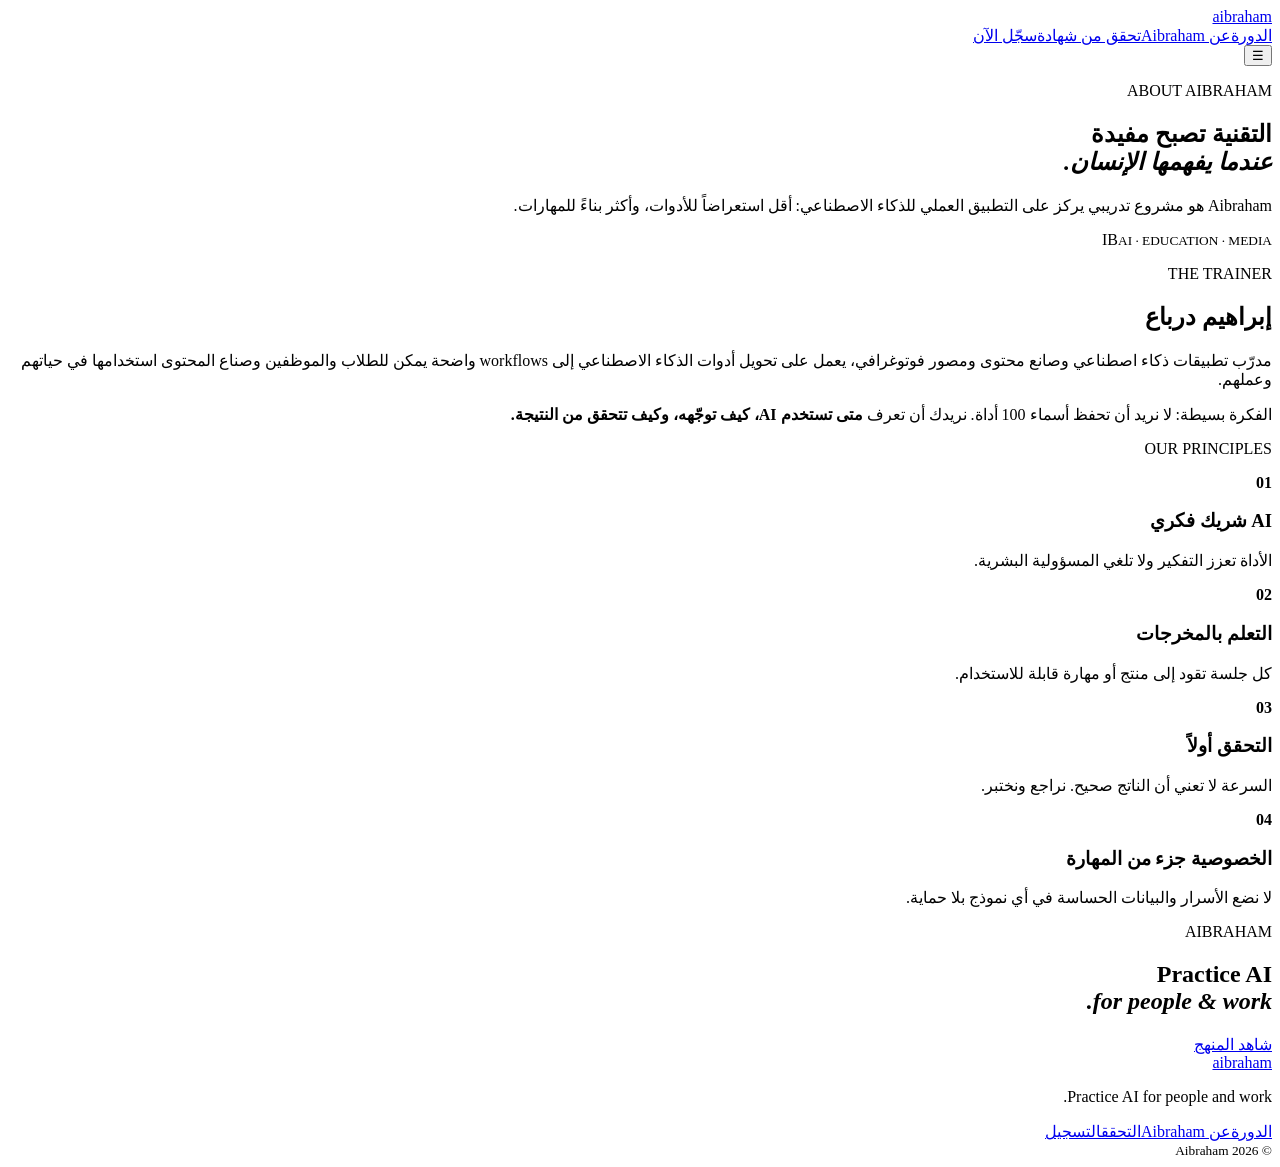
==== about.html @ 42ac44e8 "Build Aibraham training website" ====
<!doctype html><html lang="ar" dir="rtl"><head><meta charset="utf-8"><meta name="viewport" content="width=device-width,initial-scale=1"><meta name="description" content="عن Aibraham وإبراهيم درباع."><title>عن Aibraham</title><link rel="stylesheet" href="styles.css"></head><body><header class="nav"><a class="brand" href="index.html"><span class="brand-mark">ai</span><span>braham</span></a><nav><a href="course.html">الدورة</a><a class="active" href="about.html">عن Aibraham</a><a href="verify.html">تحقق من شهادة</a><a class="nav-cta" href="register.html">سجّل الآن</a></nav><button class="menu" aria-label="فتح القائمة">☰</button></header><main><section class="page-hero wrap about-hero"><p class="kicker">ABOUT AIBRAHAM</p><h1>التقنية تصبح مفيدة<br><em>عندما يفهمها الإنسان.</em></h1><p>Aibraham هو مشروع تدريبي يركز على التطبيق العملي للذكاء الاصطناعي: أقل استعراضاً للأدوات، وأكثر بناءً للمهارات.</p></section><section class="bio wrap"><div class="portrait"><span>IB</span><small>AI · EDUCATION · MEDIA</small></div><div><p class="section-note">THE TRAINER</p><h2>إبراهيم درباع</h2><p>مدرّب تطبيقات ذكاء اصطناعي وصانع محتوى ومصور فوتوغرافي، يعمل على تحويل أدوات الذكاء الاصطناعي إلى workflows واضحة يمكن للطلاب والموظفين وصناع المحتوى استخدامها في حياتهم وعملهم.</p><p>الفكرة بسيطة: لا نريد أن تحفظ أسماء 100 أداة. نريدك أن تعرف <strong>متى تستخدم AI، كيف توجّهه، وكيف تتحقق من النتيجة.</strong></p></div></section><section class="principles wrap"><p class="section-note">OUR PRINCIPLES</p><div class="principle-grid"><article><b>01</b><h3>AI شريك فكري</h3><p>الأداة تعزز التفكير ولا تلغي المسؤولية البشرية.</p></article><article><b>02</b><h3>التعلم بالمخرجات</h3><p>كل جلسة تقود إلى منتج أو مهارة قابلة للاستخدام.</p></article><article><b>03</b><h3>التحقق أولاً</h3><p>السرعة لا تعني أن الناتج صحيح. نراجع ونختبر.</p></article><article><b>04</b><h3>الخصوصية جزء من المهارة</h3><p>لا نضع الأسرار والبيانات الحساسة في أي نموذج بلا حماية.</p></article></div></section><section class="final-cta"><div class="wrap"><p class="section-note">AIBRAHAM</p><h2>Practice AI<br><em>for people & work.</em></h2><a class="btn light" href="course.html">شاهد المنهج</a></div></section></main><footer class="footer wrap"><div><a class="brand" href="index.html"><span class="brand-mark">ai</span><span>braham</span></a><p>Practice AI for people and work.</p></div><div class="footer-links"><a href="course.html">الدورة</a><a href="about.html">عن Aibraham</a><a href="verify.html">التحقق</a><a href="register.html">التسجيل</a></div><small>© 2026 Aibraham</small></footer><script src="script.js"></script></body></html>
---- styles.css ----
":"
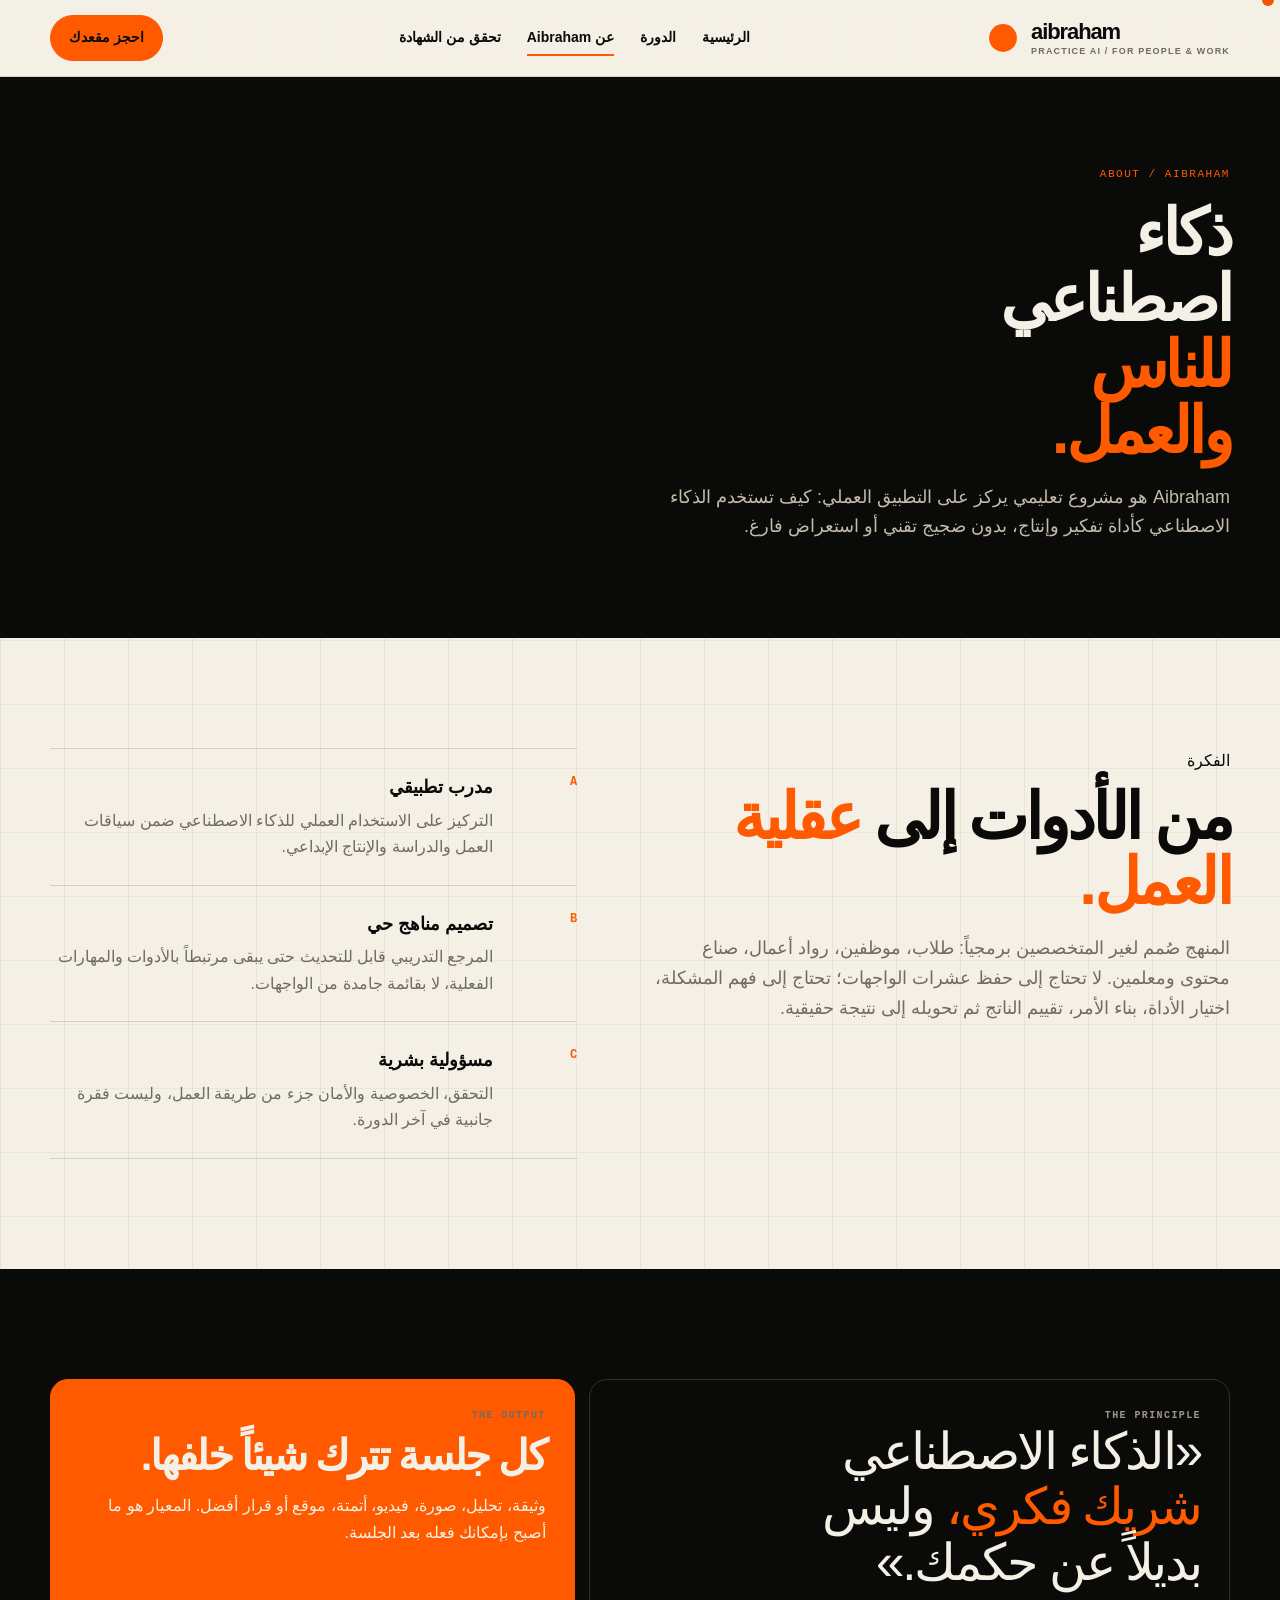
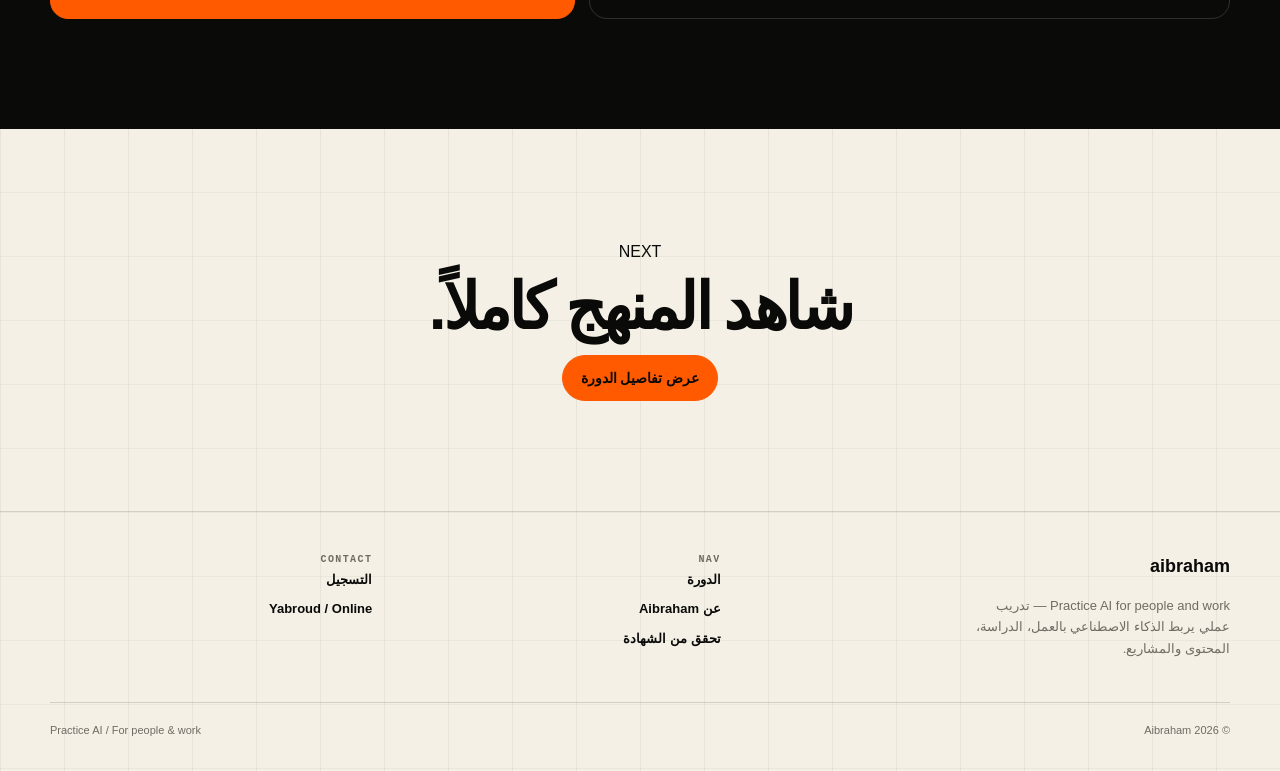
==== commit 6f79d8de: "Evolve Aibraham visual identity and UX" ====
--- a/about.html
+++ b/about.html
@@ -1 +1,4 @@
-<!doctype html><html lang="ar" dir="rtl"><head><meta charset="utf-8"><meta name="viewport" content="width=device-width,initial-scale=1"><meta name="description" content="عن Aibraham وإبراهيم درباع."><title>عن Aibraham</title><link rel="stylesheet" href="styles.css"></head><body><header class="nav"><a class="brand" href="index.html"><span class="brand-mark">ai</span><span>braham</span></a><nav><a href="course.html">الدورة</a><a class="active" href="about.html">عن Aibraham</a><a href="verify.html">تحقق من شهادة</a><a class="nav-cta" href="register.html">سجّل الآن</a></nav><button class="menu" aria-label="فتح القائمة">☰</button></header><main><section class="page-hero wrap about-hero"><p class="kicker">ABOUT AIBRAHAM</p><h1>التقنية تصبح مفيدة<br><em>عندما يفهمها الإنسان.</em></h1><p>Aibraham هو مشروع تدريبي يركز على التطبيق العملي للذكاء الاصطناعي: أقل استعراضاً للأدوات، وأكثر بناءً للمهارات.</p></section><section class="bio wrap"><div class="portrait"><span>IB</span><small>AI · EDUCATION · MEDIA</small></div><div><p class="section-note">THE TRAINER</p><h2>إبراهيم درباع</h2><p>مدرّب تطبيقات ذكاء اصطناعي وصانع محتوى ومصور فوتوغرافي، يعمل على تحويل أدوات الذكاء الاصطناعي إلى workflows واضحة يمكن للطلاب والموظفين وصناع المحتوى استخدامها في حياتهم وعملهم.</p><p>الفكرة بسيطة: لا نريد أن تحفظ أسماء 100 أداة. نريدك أن تعرف <strong>متى تستخدم AI، كيف توجّهه، وكيف تتحقق من النتيجة.</strong></p></div></section><section class="principles wrap"><p class="section-note">OUR PRINCIPLES</p><div class="principle-grid"><article><b>01</b><h3>AI شريك فكري</h3><p>الأداة تعزز التفكير ولا تلغي المسؤولية البشرية.</p></article><article><b>02</b><h3>التعلم بالمخرجات</h3><p>كل جلسة تقود إلى منتج أو مهارة قابلة للاستخدام.</p></article><article><b>03</b><h3>التحقق أولاً</h3><p>السرعة لا تعني أن الناتج صحيح. نراجع ونختبر.</p></article><article><b>04</b><h3>الخصوصية جزء من المهارة</h3><p>لا نضع الأسرار والبيانات الحساسة في أي نموذج بلا حماية.</p></article></div></section><section class="final-cta"><div class="wrap"><p class="section-note">AIBRAHAM</p><h2>Practice AI<br><em>for people & work.</em></h2><a class="btn light" href="course.html">شاهد المنهج</a></div></section></main><footer class="footer wrap"><div><a class="brand" href="index.html"><span class="brand-mark">ai</span><span>braham</span></a><p>Practice AI for people and work.</p></div><div class="footer-links"><a href="course.html">الدورة</a><a href="about.html">عن Aibraham</a><a href="verify.html">التحقق</a><a href="register.html">التسجيل</a></div><small>© 2026 Aibraham</small></footer><script src="script.js"></script></body></html>+<!doctype html><html lang="ar" dir="rtl"><head><meta charset="utf-8"><meta name="viewport" content="width=device-width, initial-scale=1"><title>عن Aibraham</title><meta name="description" content="Aibraham — Practice AI for people and work"><link rel="stylesheet" href="styles.css"><link rel="icon" href="assets/aibraham-mark.svg"></head><body class="page grid-bg"><a class="skip" href="#main">تجاوز إلى المحتوى</a><div class="cursor-dot"></div><header class="site-header"><div class="container nav"><a class="brand" href="index.html"><img class="brand-mark" src="assets/aibraham-mark.svg" alt="Aibraham"><span class="brand-word"><span class="brand-name">aibraham</span><span class="brand-sub">practice ai / for people &amp; work</span></span></a><nav class="nav-links"><a href='index.html'>الرئيسية</a><a href='course.html'>الدورة</a><a aria-current="page" href='about.html'>عن Aibraham</a><a href='verify.html'>تحقق من الشهادة</a></nav><div class="nav-actions"><a class="btn btn-primary" href="register.html">احجز مقعدك</a><button class="menu-btn" aria-label="فتح القائمة"><span></span></button></div></div></header><main id="main"><section class="page-hero dark-grid"><div class="container"><div class="rail">ABOUT / AIBRAHAM</div><h1 class="section-title reveal">ذكاء اصطناعي <span style="color:var(--orange)">للناس والعمل.</span></h1><p class="reveal">Aibraham هو مشروع تعليمي يركز على التطبيق العملي: كيف تستخدم الذكاء الاصطناعي كأداة تفكير وإنتاج، بدون ضجيج تقني أو استعراض فارغ.</p></div></section>
+<section class="section"><div class="container split"><div class="section-header reveal"><div class="eyebrow">الفكرة</div><h2 class="section-title">من الأدوات إلى <span style="color:var(--orange)">عقلية العمل.</span></h2><p class="section-copy">المنهج صُمم لغير المتخصصين برمجياً: طلاب، موظفين، رواد أعمال، صناع محتوى ومعلمين. لا تحتاج إلى حفظ عشرات الواجهات؛ تحتاج إلى فهم المشكلة، اختيار الأداة، بناء الأمر، تقييم الناتج ثم تحويله إلى نتيجة حقيقية.</p></div><div class="rule-list reveal"><div class="rule"><div class="rule-index">A</div><div><div class="rule-title">مدرب تطبيقي</div><div class="rule-copy">التركيز على الاستخدام العملي للذكاء الاصطناعي ضمن سياقات العمل والدراسة والإنتاج الإبداعي.</div></div></div><div class="rule"><div class="rule-index">B</div><div><div class="rule-title">تصميم مناهج حي</div><div class="rule-copy">المرجع التدريبي قابل للتحديث حتى يبقى مرتبطاً بالأدوات والمهارات الفعلية، لا بقائمة جامدة من الواجهات.</div></div></div><div class="rule"><div class="rule-index">C</div><div><div class="rule-title">مسؤولية بشرية</div><div class="rule-copy">التحقق، الخصوصية والأمان جزء من طريقة العمل، وليست فقرة جانبية في آخر الدورة.</div></div></div></div></div></section>
+<section class="section section-dark dark-grid"><div class="container proof"><div class="proof-card dark" style="background:transparent;border-color:rgba(244,240,230,.16)"><div class="mini-label" style="color:#9f9688">THE PRINCIPLE</div><p class="quote">«الذكاء الاصطناعي <span class="quote-mark">شريك فكري،</span> وليس بديلاً عن حكمك.»</p></div><div class="proof-card reveal" style="background:var(--orange);border-color:var(--orange)"><div class="mini-label">THE OUTPUT</div><h3 class="section-title" style="font-size:42px">كل جلسة تترك شيئاً خلفها.</h3><p>وثيقة، تحليل، صورة، فيديو، أتمتة، موقع أو قرار أفضل. المعيار هو ما أصبح بإمكانك فعله بعد الجلسة.</p></div></div></section>
+<section class="section"><div class="container center reveal"><div class="eyebrow">NEXT</div><h2 class="section-title">شاهد المنهج كاملاً.</h2><a class="btn btn-primary" href="course.html">عرض تفاصيل الدورة</a></div></section></main><footer class="footer"><div class="container"><div class="footer-grid"><div><div class="footer-title">aibraham</div><p class="footer-copy">Practice AI for people and work — تدريب عملي يربط الذكاء الاصطناعي بالعمل، الدراسة، المحتوى والمشاريع.</p></div><div><div class="mini-label">NAV</div><div class="footer-links"><a href="course.html">الدورة</a><a href="about.html">عن Aibraham</a><a href="verify.html">تحقق من الشهادة</a></div></div><div><div class="mini-label">CONTACT</div><div class="footer-links"><a href="register.html">التسجيل</a><span>Yabroud / Online</span></div></div></div><div class="footer-bottom"><span>© 2026 Aibraham</span><span>Practice AI / For people &amp; work</span></div></div></footer><script src="script.js"></script></body></html>
--- a/styles.css
+++ b/styles.css
@@ -1 +1,24 @@
-":"+ :root{--ink:#0a0a09;--paper:#f4f0e6;--paper-2:#ebe5d8;--orange:#ff5a00;--line:rgba(10,10,9,.14);--muted:#706b63;--white:#fffdf8;--r:18px;--shadow:0 20px 50px rgba(10,10,9,.10)}
+*{box-sizing:border-box}html{scroll-behavior:smooth}body{margin:0;background:var(--paper);color:var(--ink);font-family:"Noto Sans Arabic","IBM Plex Sans Arabic",Tahoma,Arial,sans-serif;line-height:1.65;text-rendering:optimizeLegibility}body.nav-open{overflow:hidden}a{color:inherit;text-decoration:none}button,input{font:inherit}img{max-width:100%;display:block}
+.skip{position:fixed;inset-inline-start:16px;top:12px;transform:translateY(-140%);padding:10px 14px;background:var(--orange);color:var(--ink);z-index:1000;border-radius:10px;font-weight:800}.skip:focus{transform:none}
+.page{min-height:100vh}.container{width:min(1180px,calc(100% - 40px));margin-inline:auto}.grid-bg{background-image:linear-gradient(to right,rgba(10,10,9,.055) 1px,transparent 1px),linear-gradient(to bottom,rgba(10,10,9,.045) 1px,transparent 1px);background-size:64px 64px}.dark-grid{background-image:linear-gradient(to right,rgba(244,240,230,.065) 1px,transparent 1px),linear-gradient(to bottom,rgba(244,240,230,.045) 1px,transparent 1px);background-size:64px 64px}
+.site-header{position:sticky;top:0;z-index:100;border-bottom:1px solid var(--line);background:rgba(244,240,230,.92);backdrop-filter:blur(18px)}.nav{height:76px;display:flex;align-items:center;justify-content:space-between;gap:24px}.brand{display:inline-flex;align-items:center;gap:11px;direction:ltr}.brand-mark{width:34px;height:34px;object-fit:contain}.brand-word{display:flex;flex-direction:column;line-height:1;gap:4px}.brand-name{font-weight:900;letter-spacing:-.05em;font-size:22px}.brand-sub{font-size:9px;letter-spacing:.13em;text-transform:uppercase;color:var(--muted);font-weight:800}
+.nav-links{display:flex;align-items:center;gap:26px;font-size:14px;font-weight:800}.nav-links a{position:relative;padding:7px 0}.nav-links a::after{content:"";position:absolute;inset-inline:0;bottom:1px;height:2px;background:var(--orange);transform:scaleX(0);transform-origin:right;transition:transform .25s ease}.nav-links a:hover::after,.nav-links a[aria-current="page"]::after{transform:scaleX(1);transform-origin:left}.nav-actions{display:flex;align-items:center;gap:10px}
+.btn{display:inline-flex;align-items:center;justify-content:center;gap:9px;min-height:46px;padding:0 18px;border:1px solid var(--ink);border-radius:999px;font-weight:900;font-size:14px;transition:transform .2s ease,box-shadow .2s ease,background .2s ease}.btn:hover{transform:translateY(-2px);box-shadow:0 8px 18px rgba(10,10,9,.11)}.btn:active{transform:translateY(0) scale(.98)}.btn-primary{background:var(--orange);border-color:var(--orange)}.btn-dark{background:var(--ink);color:var(--paper)}.btn-light{background:transparent}
+.menu-btn{display:none;width:44px;height:44px;border:1px solid var(--ink);border-radius:50%;background:transparent;align-items:center;justify-content:center}.menu-btn span,.menu-btn::before,.menu-btn::after{content:"";width:17px;height:2px;background:var(--ink);display:block;position:absolute}.menu-btn{position:relative}.menu-btn span{transition:transform .2s}.menu-btn::before{transform:translateY(-6px)}.menu-btn::after{transform:translateY(6px)}
+.hero{background:var(--ink);color:var(--paper);position:relative;overflow:hidden}.hero .container{min-height:calc(100dvh - 76px);display:grid;grid-template-columns:1.15fr .85fr;align-items:stretch}.hero-copy{display:flex;flex-direction:column;justify-content:center;padding:76px 0 70px;position:relative;z-index:2}.hero-kicker{color:var(--orange);margin-bottom:22px}.hero-title{font-size:clamp(48px,7vw,92px);line-height:.98;letter-spacing:-.07em;margin:0;max-width:9.5ch}.hero-title em{font-style:normal;color:var(--orange)}.hero-lead{font-size:clamp(16px,1.6vw,21px);line-height:1.6;max-width:34ch;margin:28px 0 28px;color:#d9d2c7}.hero-meta{display:flex;gap:10px;flex-wrap:wrap;margin-top:8px}.meta-chip{padding:8px 12px;border:1px solid rgba(244,240,230,.18);border-radius:999px;font-size:12px;font-weight:800;color:#eae3d6}.hero-actions{display:flex;gap:10px;flex-wrap:wrap}
+.hero-orbit{position:relative;display:grid;place-items:center;min-height:540px}.orbit-ring{width:min(440px,72%);aspect-ratio:1;border:1px solid rgba(244,240,230,.17);border-radius:50%;position:relative;transform:rotate(-10deg)}.orbit-ring::before,.orbit-ring::after{content:"";position:absolute;border-radius:50%;border:1px solid rgba(244,240,230,.10);inset:11%}.orbit-ring::after{inset:23%}.orbit-core{width:92px;height:92px;border-radius:50%;background:var(--orange);box-shadow:0 0 0 18px rgba(255,90,0,.09),0 0 0 44px rgba(255,90,0,.035);position:absolute;inset:50%;transform:translate(-50%,-50%)}.orbit-label{position:absolute;top:14%;inset-inline-start:5%;font-family:ui-monospace,monospace;font-size:11px;letter-spacing:.12em;text-transform:uppercase;color:#bfb5a6}.orbit-number{position:absolute;bottom:13%;inset-inline-end:4%;font-size:72px;line-height:.8;font-weight:900;letter-spacing:-.08em;color:#f4f0e6}.hero-note{position:absolute;inset-inline-end:4%;bottom:7%;font-size:11px;color:#8e867a}
+.section{padding:110px 0}.section-tight{padding:76px 0}.section-dark{background:var(--ink);color:var(--paper)}.section-header{max-width:780px;margin-bottom:52px}.section-title{font-size:clamp(38px,5vw,66px);line-height:1.03;letter-spacing:-.055em;margin:10px 0 14px}.section-copy{font-size:18px;max-width:62ch;color:var(--muted)}.dark-copy{color:#bfb5a7}
+.split{display:grid;grid-template-columns:1.05fr .95fr;gap:70px;align-items:start}.rule-list{border-top:1px solid var(--line)}.rule{display:grid;grid-template-columns:66px 1fr;gap:18px;padding:24px 0;border-bottom:1px solid var(--line)}.rule-index{font-family:ui-monospace,monospace;font-size:12px;color:var(--orange);font-weight:900}.rule-title{font-size:18px;font-weight:900;margin-bottom:5px}.rule-copy{color:var(--muted);max-width:60ch}
+.stat-stack{display:grid;grid-template-columns:repeat(2,1fr);gap:12px}.stat{padding:24px;border:1px solid var(--line);border-radius:var(--r);background:rgba(255,255,255,.26);min-height:150px}.stat strong{display:block;font-size:44px;line-height:1;letter-spacing:-.06em;margin-bottom:8px}.stat span{font-size:13px;color:var(--muted);font-weight:800}
+.feature-stage{background:var(--paper-2);border-block:1px solid var(--line);padding:90px 0}.stage-grid{display:grid;grid-template-columns:repeat(12,1fr);gap:14px}.stage-intro{grid-column:span 4;padding:10px 14px 10px 0}.stage-intro .section-title{font-size:48px}.stage-card{position:relative;min-height:260px;border:1px solid var(--ink);border-radius:var(--r);padding:24px;background:var(--white);overflow:hidden;display:flex;flex-direction:column;justify-content:space-between}.stage-card:nth-child(2){grid-column:span 4}.stage-card:nth-child(3){grid-column:span 4;background:var(--ink);color:var(--paper);transform:translateY(26px)}.stage-card:nth-child(4){grid-column:span 4}.stage-card:nth-child(5){grid-column:span 4}.stage-card:nth-child(6){grid-column:span 8;min-height:330px;background:var(--orange)}.stage-num{font-family:ui-monospace,monospace;font-size:11px;letter-spacing:.12em;opacity:.7}.stage-title{font-size:28px;line-height:1.12;letter-spacing:-.04em;max-width:15ch}.stage-copy{font-size:14px;opacity:.82;max-width:36ch}.stage-icon{position:absolute;inset-inline-end:24px;top:24px;width:58px;height:58px;border:1px solid currentColor;border-radius:50%;display:grid;place-items:center;font-family:ui-monospace,monospace;font-weight:900}
+.chapters{display:grid;gap:1px;border-top:1px solid rgba(244,240,230,.16)}.chapter{border-bottom:1px solid rgba(244,240,230,.16)}.chapter summary{list-style:none;cursor:pointer;padding:25px 0;display:grid;grid-template-columns:70px 1fr auto;gap:18px;align-items:center}.chapter summary::-webkit-details-marker{display:none}.chapter-num{font-family:ui-monospace,monospace;color:var(--orange);font-size:12px;font-weight:900}.chapter-title{font-size:21px;font-weight:900}.chapter-sessions{font-family:ui-monospace,monospace;font-size:11px;color:#9f9688}.chapter-body{padding:0 0 26px 88px;max-width:900px}.session-line{display:grid;grid-template-columns:44px 1fr;gap:14px;margin-top:14px}.session-num{font-family:ui-monospace,monospace;color:#9f9688;font-size:12px;padding-top:3px}.session-title{font-weight:900}.session-output{font-size:13px;color:#bfb5a7;margin-top:2px}
+.quote-block{padding:50px 0}.quote{font-size:clamp(30px,4vw,52px);line-height:1.08;letter-spacing:-.045em;max-width:16ch;margin:0}.quote-mark{color:var(--orange)}
+.proof{display:grid;grid-template-columns:1.1fr .9fr;gap:14px}.proof-card{border:1px solid var(--line);border-radius:var(--r);padding:28px;background:var(--white)}.proof-card.dark{background:var(--ink);color:var(--paper);border-color:var(--ink)}
+.verify-panel{display:grid;grid-template-columns:1.1fr .9fr;gap:26px;align-items:stretch}.verify-box{background:var(--paper-2);border:1px solid var(--ink);border-radius:var(--r);padding:34px;position:relative;overflow:hidden}.verify-box::before{content:"";position:absolute;inset-inline-end:-70px;top:-90px;width:200px;height:200px;border-radius:50%;background:var(--orange)}.verify-form{display:flex;gap:10px;flex-wrap:wrap;margin-top:22px;position:relative;z-index:2}.verify-form input{flex:1 1 260px;min-height:52px;border:1px solid var(--ink);background:var(--white);border-radius:12px;padding:0 16px;direction:ltr;text-align:left;font-family:ui-monospace,monospace;font-size:14px}.verify-help{margin-top:14px;font-size:12px;color:var(--muted)}.verify-teaser{background:var(--ink);color:var(--paper);border-radius:var(--r);padding:34px;display:flex;flex-direction:column;justify-content:space-between}.verify-teaser strong{font-size:70px;line-height:.8;letter-spacing:-.08em;color:var(--orange)}.verify-teaser p{color:#beb5a7;max-width:28ch}.verify-result{margin-top:18px;padding:20px;border:1px dashed rgba(10,10,9,.35);border-radius:14px;display:none}.verify-result.show{display:block}.verify-status{display:inline-flex;align-items:center;gap:8px;font-family:ui-monospace,monospace;font-size:11px;font-weight:900;text-transform:uppercase;letter-spacing:.1em}.dot{width:8px;height:8px;border-radius:50%;background:var(--orange)}.result-name{font-size:27px;font-weight:900;letter-spacing:-.04em;margin:8px 0 2px}.result-grid{display:grid;grid-template-columns:repeat(2,1fr);gap:10px;margin-top:18px}.result-item{padding:12px;border:1px solid var(--line);border-radius:10px;background:rgba(255,255,255,.24)}.result-item span{display:block;font-size:10px;color:var(--muted);font-weight:800}.result-item strong{display:block;font-size:14px;margin-top:2px}
+.page-hero{background:var(--ink);color:var(--paper);padding:88px 0 78px;position:relative;overflow:hidden}.page-hero .section-title{max-width:9ch}.page-hero p{max-width:58ch;color:#c4bbaa;font-size:18px}.rail{font-family:ui-monospace,monospace;color:var(--orange);font-size:11px;letter-spacing:.14em;text-transform:uppercase;margin-bottom:18px}
+.timeline{border-top:1px solid var(--line)}.timeline-item{display:grid;grid-template-columns:130px 1fr;gap:34px;padding:26px 0;border-bottom:1px solid var(--line)}.timeline-date{font-family:ui-monospace,monospace;font-size:11px;color:var(--orange);font-weight:900}.timeline-title{font-size:26px;letter-spacing:-.04em;font-weight:900}.timeline-copy{color:var(--muted);max-width:68ch}
+.register-layout{display:grid;grid-template-columns:1fr 1fr;gap:18px}.register-card{border:1px solid var(--ink);border-radius:var(--r);padding:32px;background:var(--white)}.register-card.highlight{background:var(--orange)}.checklist{display:grid;gap:14px;margin-top:22px}.check{display:grid;grid-template-columns:26px 1fr;gap:12px;align-items:start}.check b{display:grid;place-items:center;width:24px;height:24px;border-radius:50%;border:1px solid var(--ink);font-size:11px}
+.footer{border-top:1px solid var(--line);padding:40px 0 32px}.footer-grid{display:grid;grid-template-columns:1.2fr .8fr .8fr;gap:26px;align-items:start}.footer-title{font-weight:900;font-size:18px}.footer-copy{color:var(--muted);font-size:13px;max-width:36ch}.footer-links{display:grid;gap:8px;font-size:13px;font-weight:800}.footer-bottom{margin-top:30px;padding-top:18px;border-top:1px solid var(--line);font-size:11px;color:var(--muted);display:flex;justify-content:space-between;gap:12px;flex-wrap:wrap}
+.reveal{opacity:0;transform:translateY(22px);transition:opacity .65s ease,transform .65s ease}.reveal.in{opacity:1;transform:none}.cursor-dot{position:fixed;pointer-events:none;width:12px;height:12px;border-radius:50%;background:var(--orange);mix-blend-mode:multiply;z-index:999;transform:translate(-50%,-50%);transition:width .15s,height .15s;display:none}.notice{padding:12px 14px;border-inline-start:4px solid var(--orange);background:var(--paper-2);font-size:13px}.mini-label{font-family:ui-monospace,monospace;font-size:10px;letter-spacing:.14em;text-transform:uppercase;color:var(--muted);font-weight:900}.center{text-align:center}
+@media (pointer:fine){.cursor-dot{display:block}}@media (max-width:980px){.nav-links{gap:18px}.nav-actions .btn{display:none}.hero .container{grid-template-columns:1fr}.hero-orbit{min-height:320px}.hero-copy{padding-top:68px}.orbit-ring{width:300px}.orbit-number{font-size:50px}.orbit-number{bottom:10%}.orbit-label{top:8%}.split,.proof,.verify-panel,.register-layout,.footer-grid{grid-template-columns:1fr}.stage-intro,.stage-card:nth-child(2),.stage-card:nth-child(3),.stage-card:nth-child(4),.stage-card:nth-child(5),.stage-card:nth-child(6){grid-column:span 6}.chapter-body{padding-inline-start:0}.nav-links{display:none}.menu-btn{display:flex}}@media (max-width:760px){.container{width:min(100% - 28px,1180px)}.nav{height:68px}.brand-mark{width:31px;height:31px}.brand-name{font-size:20px}.brand-sub{font-size:8px}.hero-copy{padding:58px 0 44px}.hero-title{font-size:54px}.hero-lead{font-size:16px}.hero-orbit{min-height:260px}.orbit-ring{width:230px}.orbit-core{width:64px;height:64px}.orbit-label{top:6%;font-size:9px}.orbit-number{bottom:6%;font-size:42px}.hero-note{display:none}.section{padding:78px 0}.section-tight{padding:54px 0}.section-title{font-size:42px}.stage-grid{grid-template-columns:1fr}.stage-intro,.stage-card:nth-child(n){grid-column:1;transform:none!important}.stage-card{min-height:220px}.stage-card:nth-child(6){min-height:260px}.stat-stack{grid-template-columns:1fr 1fr}.result-grid{grid-template-columns:1fr}.timeline-item{grid-template-columns:1fr;gap:8px}.timeline-title{font-size:22px}.footer-bottom{flex-direction:column}.cursor-dot{display:none}}@media (prefers-reduced-motion:reduce){html{scroll-behavior:auto}.reveal{opacity:1!important;transform:none!important;transition:none}.btn{transition:none}.nav-links a::after{transition:none}}
